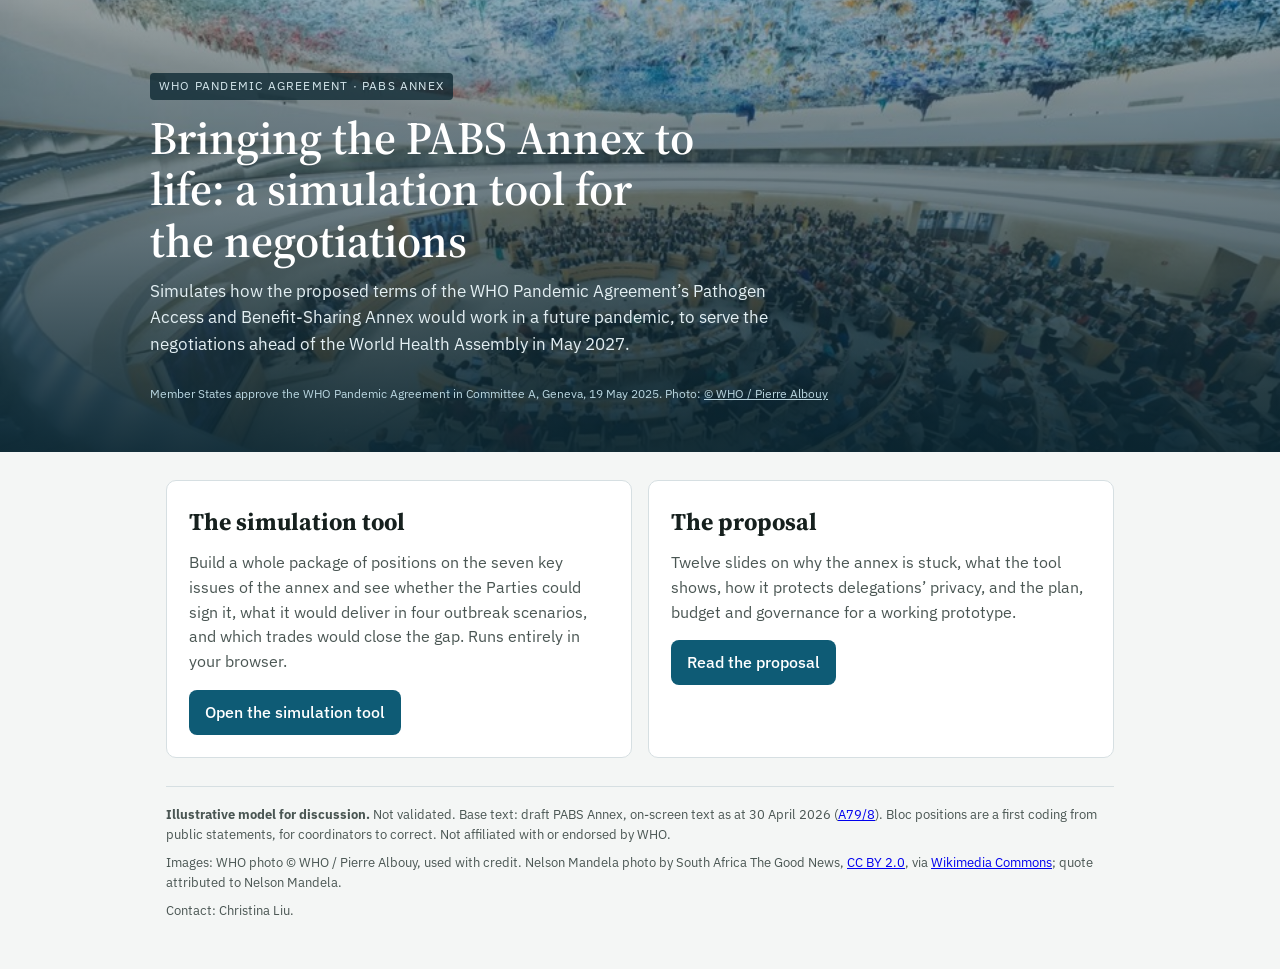
==== index.html @ 906d522e "Pandemic Treaty PABS Simulation Tool v0.3 and proposal Simulation tool (app/), 12-slide proposal (pr" ====
<!doctype html>
<html lang="en"><head><meta charset="utf-8"><meta name="viewport" content="width=device-width, initial-scale=1">
<title>Pandemic Treaty PABS Simulation Tool</title>
<link rel="stylesheet" href="https://fonts.googleapis.com/css2?family=IBM+Plex+Sans:wght@400;500;600&family=Source+Serif+4:wght@400;600&display=swap">
<style>
:root{color-scheme:light}*{box-sizing:border-box}
body{margin:0;background:#f4f6f5;color:#16201e;font-family:'IBM Plex Sans',Arial,sans-serif;line-height:1.55}
.hero{background:linear-gradient(180deg,rgba(9,36,47,.35),rgba(9,36,47,.93)),url(proposal/img/wha78-committee-a.jpg) center 40%/cover;color:#fff;padding:72px 16px 36px}
.in{max-width:980px;margin:0 auto}
.eye{font-size:12px;letter-spacing:.1em;text-transform:uppercase;color:#d6e8ee;background:rgba(9,36,47,.75);display:inline-block;padding:4px 9px;border-radius:4px}
h1{font-family:'Source Serif 4',Georgia,serif;font-size:clamp(30px,5vw,46px);line-height:1.12;margin:12px 0;font-weight:600;max-width:24ch}
.sub{max-width:62ch;color:#e3eff3;font-size:17px;margin:0}
.cap{font-size:12px;color:#b9d6e0;margin-top:28px}.cap a{color:inherit}
.cards{display:grid;grid-template-columns:repeat(auto-fit,minmax(280px,1fr));gap:16px;padding:28px 0}
.card{background:#fff;border:1px solid #d6dfe2;border-radius:10px;padding:22px;display:flex;flex-direction:column;gap:10px}
.card h2{font-family:'Source Serif 4',Georgia,serif;font-size:24px;margin:0}
.card p{margin:0;color:#4a5653}
.btn{align-self:flex-start;background:#0e5b75;color:#fff;text-decoration:none;padding:10px 16px;border-radius:8px;font-weight:500;margin-top:6px}
.note{font-size:13px;color:#4a5653;border-top:1px solid #d6dfe2;padding:18px 0 40px}
.note p{margin:0 0 8px}
</style></head><body>
<header class="hero"><div class="in">
<span class="eye">WHO Pandemic Agreement · PABS Annex</span>
<h1>Bringing the PABS Annex to life: a simulation tool for the negotiations</h1>
<p class="sub">Simulates how the proposed terms of the WHO Pandemic Agreement’s Pathogen Access and Benefit-Sharing Annex would work in a future pandemic, to serve the negotiations ahead of the World Health Assembly in May 2027.</p>
<p class="cap">Member States approve the WHO Pandemic Agreement in Committee A, Geneva, 19 May 2025. Photo: <a href="https://www.who.int/news/item/19-05-2025-member-states-approve-who-pandemic-agreement-in-world-health-assembly-committee--paving-way-for-its-formal-adoption">© WHO / Pierre Albouy</a></p>
</div></header>
<main class="in" style="padding:0 16px">
<div class="cards">
<section class="card"><h2>The simulation tool</h2><p>Build a whole package of positions on the seven key issues of the annex and see whether the Parties could sign it, what it would deliver in four outbreak scenarios, and which trades would close the gap. Runs entirely in your browser.</p><a class="btn" href="app/">Open the simulation tool</a></section>
<section class="card"><h2>The proposal</h2><p>Twelve slides on why the annex is stuck, what the tool shows, how it protects delegations’ privacy, and the plan, budget and governance for a working prototype.</p><a class="btn" href="proposal/">Read the proposal</a></section>
</div>
<div class="note">
<p><b>Illustrative model for discussion.</b> Not validated. Base text: draft PABS Annex, on-screen text as at 30 April 2026 (<a href="https://apps.who.int/gb/ebwha/pdf_files/WHA79/A79_8-en.pdf">A79/8</a>). Bloc positions are a first coding from public statements, for coordinators to correct. Not affiliated with or endorsed by WHO.</p>
<p>Images: WHO photo © WHO / Pierre Albouy, used with credit. Nelson Mandela photo by South Africa The Good News, <a href="https://creativecommons.org/licenses/by/2.0/">CC BY 2.0</a>, via <a href="https://commons.wikimedia.org/wiki/File:Nelson_Mandela-2008_(edit).jpg">Wikimedia Commons</a>; quote attributed to Nelson Mandela.</p>
<p>Contact: Christina Liu.</p>
</div>
</main></body></html>
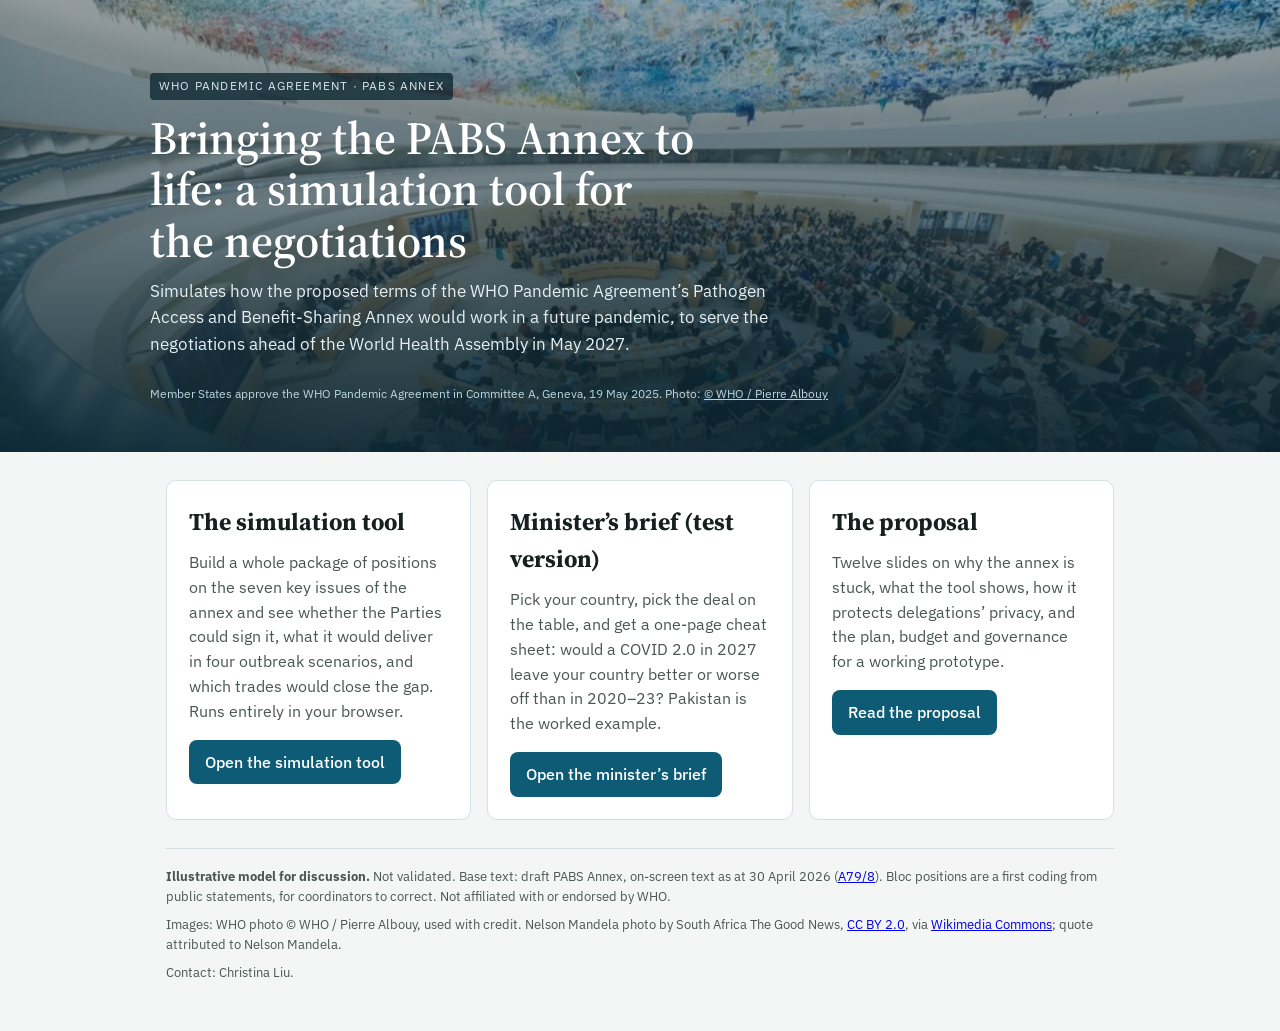
==== commit 4ff73bfe: "Add minister's brief (test version, Pakistan worked example) Co-Authored-By: Claude Opus 5.5 <norepl" ====
--- a/index.html
+++ b/index.html
@@ -28,6 +28,7 @@
 <main class="in" style="padding:0 16px">
 <div class="cards">
 <section class="card"><h2>The simulation tool</h2><p>Build a whole package of positions on the seven key issues of the annex and see whether the Parties could sign it, what it would deliver in four outbreak scenarios, and which trades would close the gap. Runs entirely in your browser.</p><a class="btn" href="app/">Open the simulation tool</a></section>
+<section class="card"><h2>Minister’s brief (test version)</h2><p>Pick your country, pick the deal on the table, and get a one-page cheat sheet: would a COVID 2.0 in 2027 leave your country better or worse off than in 2020–23? Pakistan is the worked example.</p><a class="btn" href="minister/">Open the minister’s brief</a></section>
 <section class="card"><h2>The proposal</h2><p>Twelve slides on why the annex is stuck, what the tool shows, how it protects delegations’ privacy, and the plan, budget and governance for a working prototype.</p><a class="btn" href="proposal/">Read the proposal</a></section>
 </div>
 <div class="note">
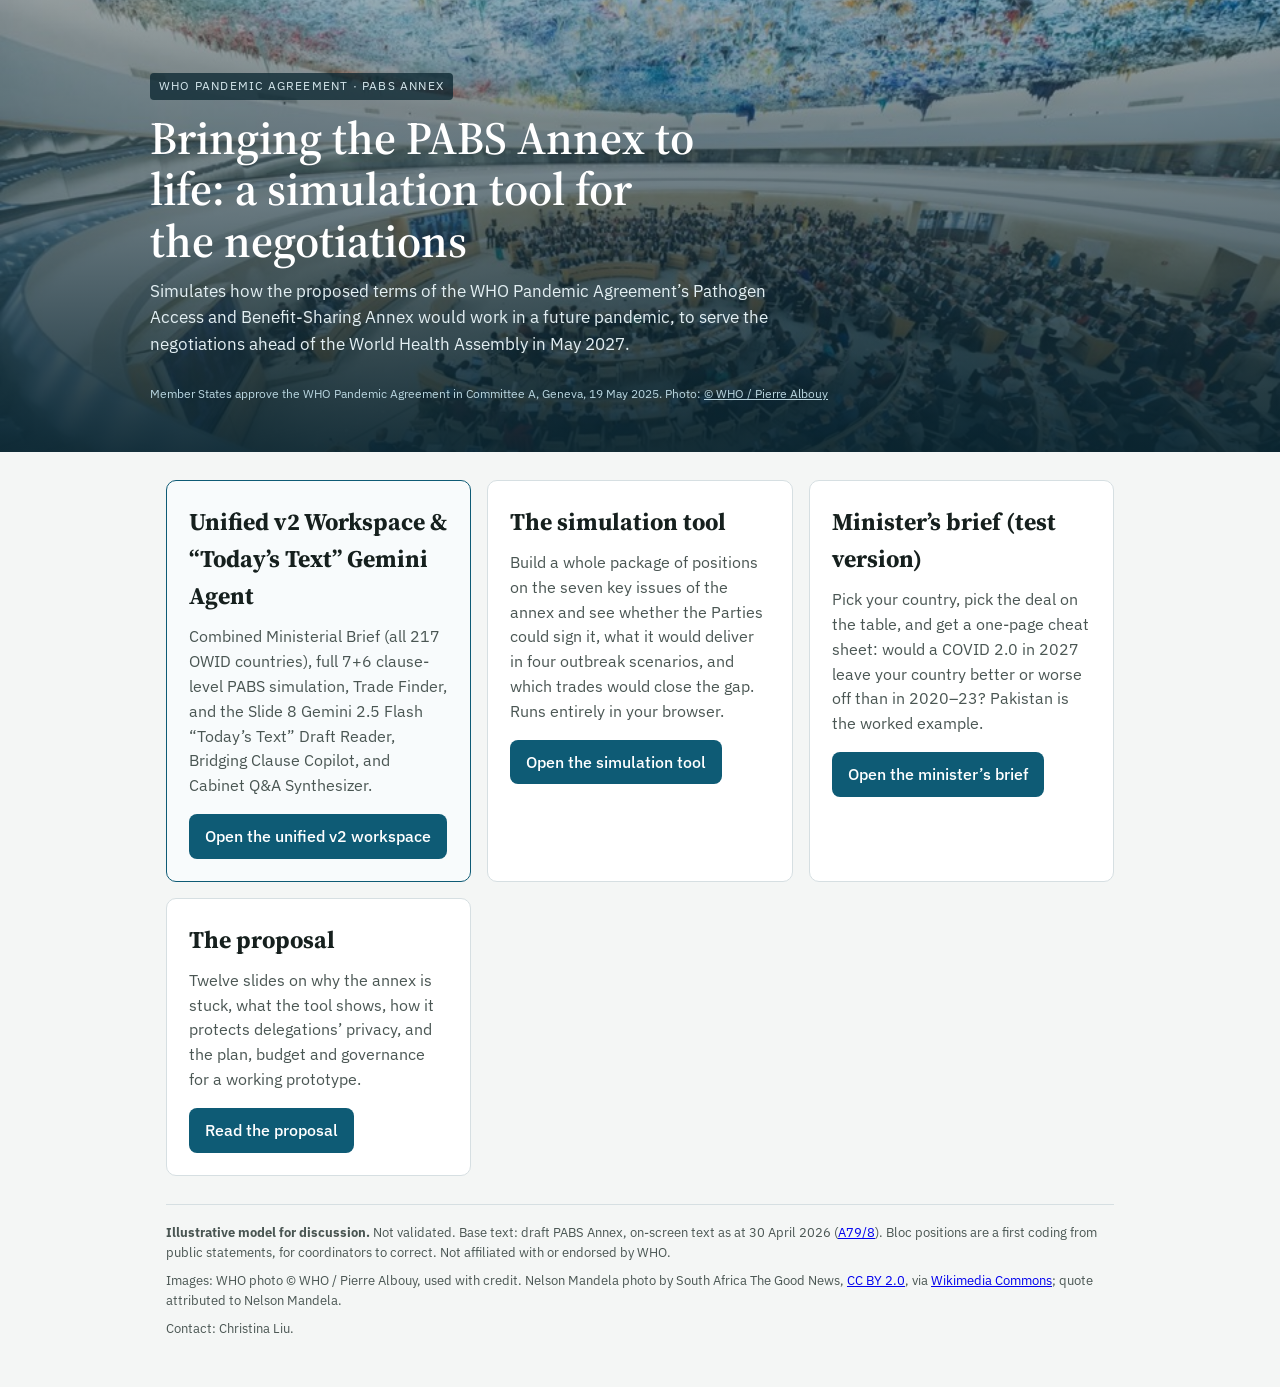
==== commit 67b8589a: "Google Deepmind Hackathon project: Unified v2 PABS Workspace & Gemini 2.5 Flash Agentic Suite" ====
--- a/index.html
+++ b/index.html
@@ -27,6 +27,7 @@
 </div></header>
 <main class="in" style="padding:0 16px">
 <div class="cards">
+<section class="card" style="border-color:#0e5b75;background:#f8fbfc"><h2>Unified v2 Workspace &amp; “Today’s Text” Gemini Agent</h2><p>Combined Ministerial Brief (all 217 OWID countries), full 7+6 clause-level PABS simulation, Trade Finder, and the Slide 8 Gemini 2.5 Flash “Today’s Text” Draft Reader, Bridging Clause Copilot, and Cabinet Q&amp;A Synthesizer.</p><a class="btn" href="demo-v2/">Open the unified v2 workspace</a></section>
 <section class="card"><h2>The simulation tool</h2><p>Build a whole package of positions on the seven key issues of the annex and see whether the Parties could sign it, what it would deliver in four outbreak scenarios, and which trades would close the gap. Runs entirely in your browser.</p><a class="btn" href="app/">Open the simulation tool</a></section>
 <section class="card"><h2>Minister’s brief (test version)</h2><p>Pick your country, pick the deal on the table, and get a one-page cheat sheet: would a COVID 2.0 in 2027 leave your country better or worse off than in 2020–23? Pakistan is the worked example.</p><a class="btn" href="minister/">Open the minister’s brief</a></section>
 <section class="card"><h2>The proposal</h2><p>Twelve slides on why the annex is stuck, what the tool shows, how it protects delegations’ privacy, and the plan, budget and governance for a working prototype.</p><a class="btn" href="proposal/">Read the proposal</a></section>
